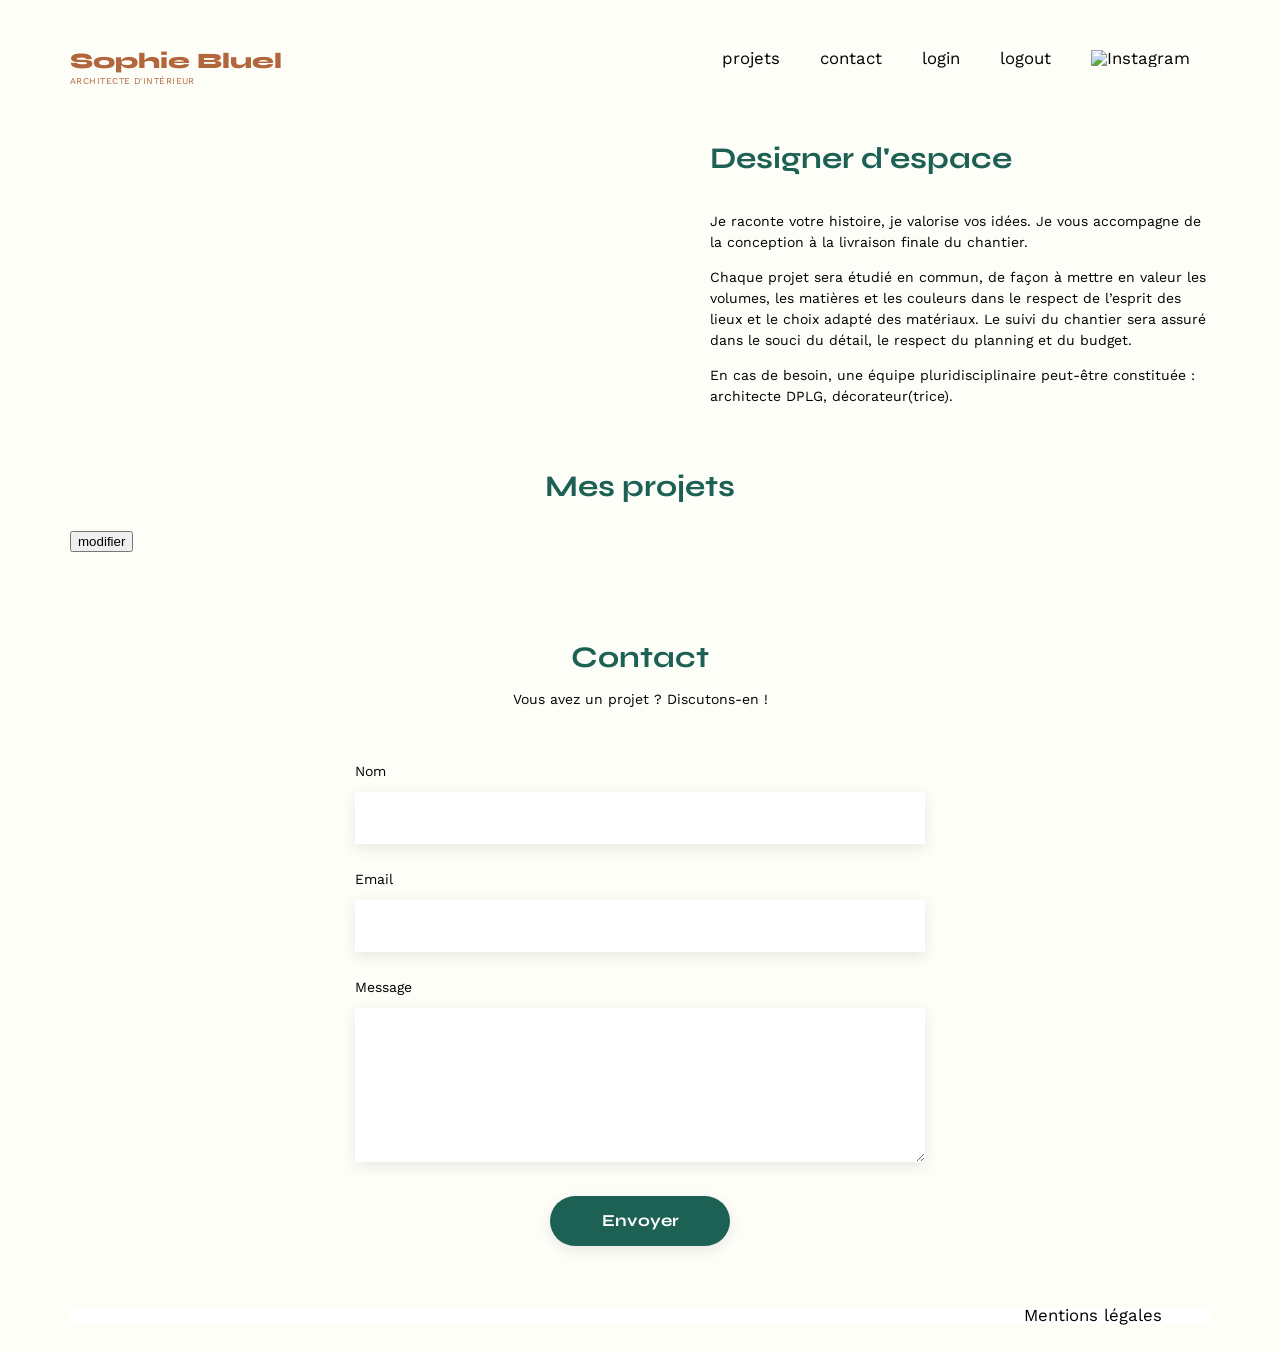
==== FrontEnd/index.html @ 93a61430 "Fixed style" ====
<!DOCTYPE html>
<html lang="fr">
  <head>
    <meta charset="UTF-8" />
    <title>Sophie Bluel - Architecte d'intérieur</title>
    <meta name="viewport" content="width=device-width, initial-scale=1.0" />
    <link rel="preconnect" href="https://fonts.googleapis.com" />
    <link rel="preconnect" href="https://fonts.gstatic.com" crossorigin />
    <link
      href="https://fonts.googleapis.com/css2?family=Syne:wght@700;800&family=Work+Sans&display=swap"
      rel="stylesheet"
    />
    <meta name="description" content="" />
    <link rel="stylesheet" href="./assets/style.css" />
    <script src="/FrontEnd/script.js" defer></script>
    <script
      src="https://kit.fontawesome.com/17f6642d7e.js"
      crossorigin="anonymous"
    ></script>
  </head>
  <body>
    <header>
      <h1>Sophie Bluel <span>ARCHITECTE D'INTÉRIEUR</span></h1>
      <nav>
        <ul>
          <li><a href="#portfolio">projets</a></li>
          <li><a href="index.html#contact">contact</a></li>
          <li class="login-link"><a href="login.html">login</a></li>
          <li class="logout-link hidden">logout</li>
          <li><img src="./assets/icons/instagram.png" alt="Instagram" /></li>
        </ul>
      </nav>
    </header>
    <main>
      <section id="introduction">
        <figure>
          <img src="./assets/images/sophie-bluel.png" alt="" />
        </figure>
        <article>
          <h2>Designer d'espace</h2>
          <p>
            Je raconte votre histoire, je valorise vos idées. Je vous accompagne
            de la conception à la livraison finale du chantier.
          </p>
          <p>
            Chaque projet sera étudié en commun, de façon à mettre en valeur les
            volumes, les matières et les couleurs dans le respect de l’esprit
            des lieux et le choix adapté des matériaux. Le suivi du chantier
            sera assuré dans le souci du détail, le respect du planning et du
            budget.
          </p>
          <p>
            En cas de besoin, une équipe pluridisciplinaire peut-être constituée
            : architecte DPLG, décorateur(trice).
          </p>
        </article>
      </section>
      <section id="portfolio">
        <div class="portfolio-header">
          <h2>Mes projets</h2>
          <button class="btn-modify hidden">
            <i class="fa-regular fa-pen-to-square"></i> modifier
          </button>
        </div>
        <div class="filters"></div>
        <div class="gallery"></div>
      </section>
      <section id="contact">
        <h2>Contact</h2>
        <p>Vous avez un projet ? Discutons-en !</p>
        <form action="#" method="post">
          <label for="name">Nom</label>
          <input type="text" name="name" id="name" />
          <label for="email">Email</label>
          <input type="email" name="email" id="email" />
          <label for="message">Message</label>
          <textarea name="message" id="message" cols="30" rows="10"></textarea>
          <input type="submit" value="Envoyer" />
        </form>
      </section>
    </main>

    <footer>
      <nav>
        <ul>
          <li>Mentions légales</li>
        </ul>
      </nav>
    </footer>
  </body>
</html>
---- FrontEnd/assets/style.css ----
/* http://meyerweb.com/eric/tools/css/reset/
   v2.0 | 20110126
   License: none (public domain)
*/

html,
body,
div,
span,
applet,
object,
iframe,
h1,
h2,
h3,
h4,
h5,
h6,
p,
blockquote,
pre,
a,
abbr,
acronym,
address,
big,
cite,
code,
del,
dfn,
em,
img,
ins,
kbd,
q,
s,
samp,
small,
strike,
strong,
sub,
sup,
tt,
var,
b,
u,
i,
center,
dl,
dt,
dd,
ol,
ul,
li,
fieldset,
form,
label,
legend,
table,
caption,
tbody,
tfoot,
thead,
tr,
th,
td,
article,
aside,
canvas,
details,
embed,
figure,
figcaption,
footer,
header,
hgroup,
menu,
nav,
output,
ruby,
section,
summary,
time,
mark,
audio,
video {
  margin: 0;
  padding: 0;
  border: 0;
  font-size: 100%;
  font: inherit;
  vertical-align: baseline;
  scroll-behavior: smooth;
}
/* HTML5 display-role reset for older browsers */
article,
aside,
details,
figcaption,
figure,
footer,
header,
hgroup,
menu,
nav,
section {
  display: block;
}
body {
  line-height: 1;
  background-color: #fefef8;
}
ol,
ul {
  list-style: none;
}
blockquote,
q {
  quotes: none;
}
blockquote:before,
blockquote:after,
q:before,
q:after {
  content: "";
  content: none;
}
table {
  border-collapse: collapse;
  border-spacing: 0;
}
/** end reset css**/
body {
  max-width: 1140px;
  margin: auto;
  font-family: "Work Sans";
  font-size: 14px;
}
header {
  display: flex;
  justify-content: space-between;
  margin: 50px 0;
}
section {
  margin: 50px 0;
}

img {
  width: 20px;
}

h1 {
  display: flex;
  flex-direction: column;
  font-family: "Syne";
  font-size: 22px;
  font-weight: 800;
  color: #b1663c;
}

h1 > span {
  font-family: "Work Sans";
  font-size: 9px;
  letter-spacing: 0.05em;
  margin-top: 5px;
  font-weight: 400;
}

h2 {
  font-family: "Syne";
  font-weight: 700;
  font-size: 30px;
  color: #1d6154;
}
nav ul {
  display: flex;
  align-items: center;
  list-style-type: none;
}
nav li {
  padding: 0 20px;
  font-size: 1.2em;
}

li:hover {
  color: #b1663c;
}

nav ul li a {
  text-decoration: none;
  color: #000;
  font-family: "Work Sans";
  font-weight: 400;
}

nav ul li a:hover {
  color: #b1663c;
}

#introduction {
  display: flex;
  align-items: center;
}
#introduction figure {
  flex: 1;
}
#introduction img {
  display: block;
  margin: auto;
  width: 80%;
}

#introduction article {
  flex: 1;
  max-width: 500px;
  line-height: 1.5;
}
#introduction h2 {
  margin-bottom: 1em;
}

#introduction p {
  margin-bottom: 1em;
}
#portfolio h2 {
  text-align: center;
  margin-bottom: 1em;
}
.gallery {
  width: 100%;
  display: grid;
  grid-template-columns: 1fr 1fr 1fr;
  grid-column-gap: 20px;
  grid-row-gap: 20px;
}

.gallery img {
  width: 100%;
}
#contact {
  width: 50%;
  margin: auto;
}
#contact > * {
  text-align: center;
}
#contact h2 {
  margin-bottom: 20px;
}
#contact form {
  text-align: left;
  margin-top: 30px;
  display: flex;
  flex-direction: column;
}

#contact input {
  height: 50px;
  font-size: 1.2em;
  border: none;
  box-shadow: 0px 4px 14px rgba(0, 0, 0, 0.09);
}
#contact label {
  margin: 2em 0 1em 0;
}
#contact textarea {
  border: none;
  box-shadow: 0px 4px 14px rgba(0, 0, 0, 0.09);
}

input[type="submit"] {
  font-family: "Syne";
  font-weight: 700;
  color: white;
  background-color: #1d6154;
  margin: 2em auto;
  width: 180px;
  text-align: center;
  border-radius: 60px;
}

footer {
  background-color: #fff;
}

footer nav ul {
  display: flex;
  justify-content: flex-end;
  margin: 2em;
}

.filters {
  display: flex;
  justify-content: center;
  gap: 10px;
  margin-bottom: 40px;
}

.filters button {
  padding: 8px 20px;
  border: 1px solid #1d6154;
  border-radius: 20px;
  background: #fff;
  color: #1d6154;
  font-family: "Syne";
  cursor: pointer;
}

.filters .active {
  background: #1d6154;
  color: #fff;
}

/* ------------------------ */
/* PAGE LOGIN */
/* ------------------------ */

li .active {
  font-weight: 700;
}

#login-page {
  display: flex;
  flex-direction: column;
  align-items: center;
  margin: 150px 0;
  min-height: 60vh;
}

#login-page h2 {
  margin-bottom: 20px;
  font-family: "Syne";
  font-size: 30px;
  font-weight: 700;
  color: #1d6154;
}

#login-form {
  width: 380px;
  display: flex;
  flex-direction: column;
}

#login-form label {
  margin: 25px 0 10px;
  font-family: "Work Sans";
}

#login-form input[type="email"],
#login-form input[type="password"] {
  height: 50px;
  border: none;
  font-size: 1.1em;
  box-shadow: 0px 4px 14px rgba(0, 0, 0, 0.09);
  padding: 0 15px;
}

#login-form input[type="submit"] {
  margin: 30px auto;
  width: 180px;
  height: 40px;
  font-family: "Syne";
  font-weight: 700;
  background-color: #1d6154;
  color: #fff;
  border-radius: 60px;
  cursor: pointer;
}

#login-form .forgot {
  text-align: center;
  font-family: "Work Sans";
  font-size: 14px;
  font-weight: 700;
  color: #3d3d3d;
  text-decoration: none;
}

#login-form .forgot:hover {
  text-decoration: underline;
}

#login-page + footer {
  margin-top: 80px;
}
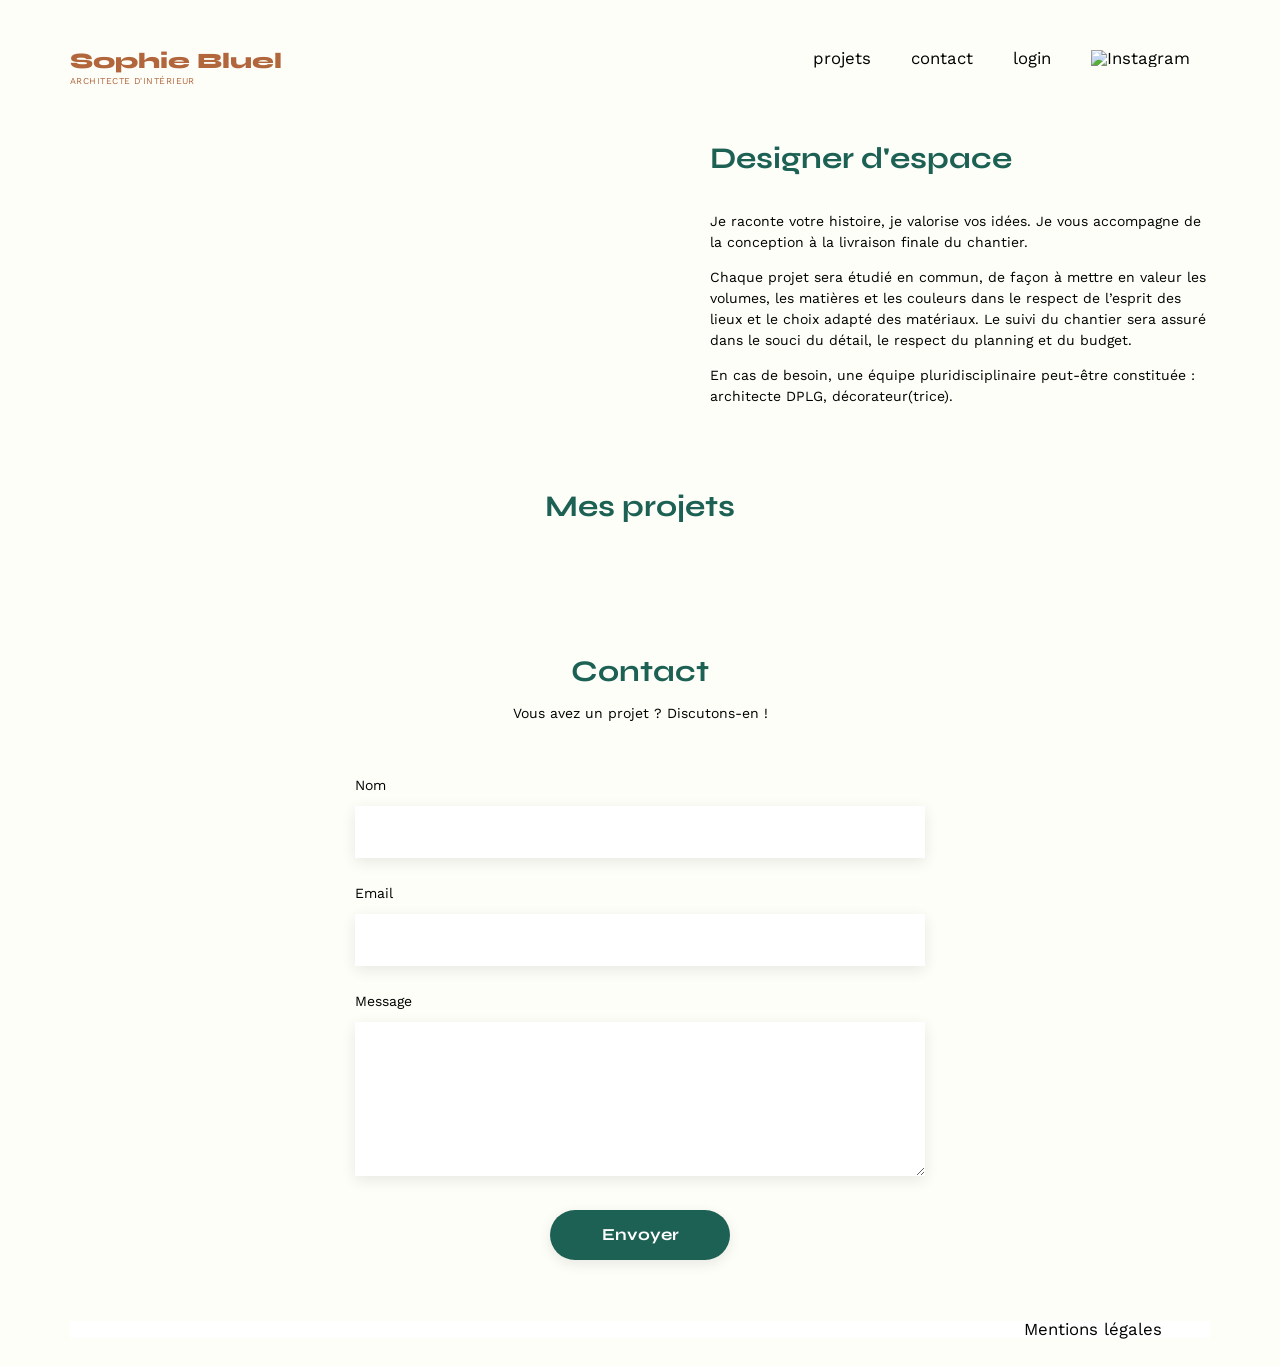
==== commit 0952bfde: "Added edit mode and fixed bug" ====
--- a/FrontEnd/index.html
+++ b/FrontEnd/index.html
@@ -12,18 +12,23 @@
     />
     <meta name="description" content="" />
     <link rel="stylesheet" href="./assets/style.css" />
-    <script src="/FrontEnd/script.js" defer></script>
     <script
       src="https://kit.fontawesome.com/17f6642d7e.js"
       crossorigin="anonymous"
+      defer
     ></script>
+    <script src="./script.js" defer></script>
   </head>
   <body>
+    <!-- Bandeau mode édition -->
+    <div class="edit-banner hidden">
+      <p><i class="fa-regular fa-pen-to-square"></i> Mode édition</p>
+    </div>
     <header>
       <h1>Sophie Bluel <span>ARCHITECTE D'INTÉRIEUR</span></h1>
       <nav>
         <ul>
-          <li><a href="#portfolio">projets</a></li>
+          <li><a href="index.html#portfolio">projets</a></li>
           <li><a href="index.html#contact">contact</a></li>
           <li class="login-link"><a href="login.html">login</a></li>
           <li class="logout-link hidden">logout</li>
--- a/FrontEnd/assets/style.css
+++ b/FrontEnd/assets/style.css
@@ -383,3 +383,59 @@
 #login-page + footer {
   margin-top: 80px;
 }
+
+/* ---------- Bandeau mode édition ---------- */
+.edit-banner {
+  width: 99.6vw;
+  margin-left: calc(50% - 50vw);
+  margin-right: calc(50% - 50vw);
+  background-color: black;
+  color: white;
+  text-align: center;
+  padding: 20px 0;
+  font-size: 14px;
+  display: flex;
+  justify-content: center;
+}
+
+.hidden {
+  display: none !important;
+}
+
+/* ---------- Bouton modifier ---------- */
+.btn-modify {
+  border: none;
+  background: transparent;
+  font-size: 14px;
+  font-family: "Work Sans";
+  cursor: pointer;
+  display: flex;
+  align-items: center;
+  gap: 6px;
+  margin-bottom: 25px;
+}
+
+.portfolio-header {
+  display: flex;
+  align-items: center;
+  justify-content: center;
+  gap: 15px;
+  margin: 70px 0 30px 0;
+}
+
+/* ---------- Filtres ---------- */
+.filters {
+  display: flex;
+  justify-content: center;
+  margin: 25px 0;
+  gap: 12px;
+}
+
+.filters.hidden {
+  display: none !important;
+}
+
+/* ---------- Logout ---------- */
+.logout-link {
+  cursor: pointer;
+}
